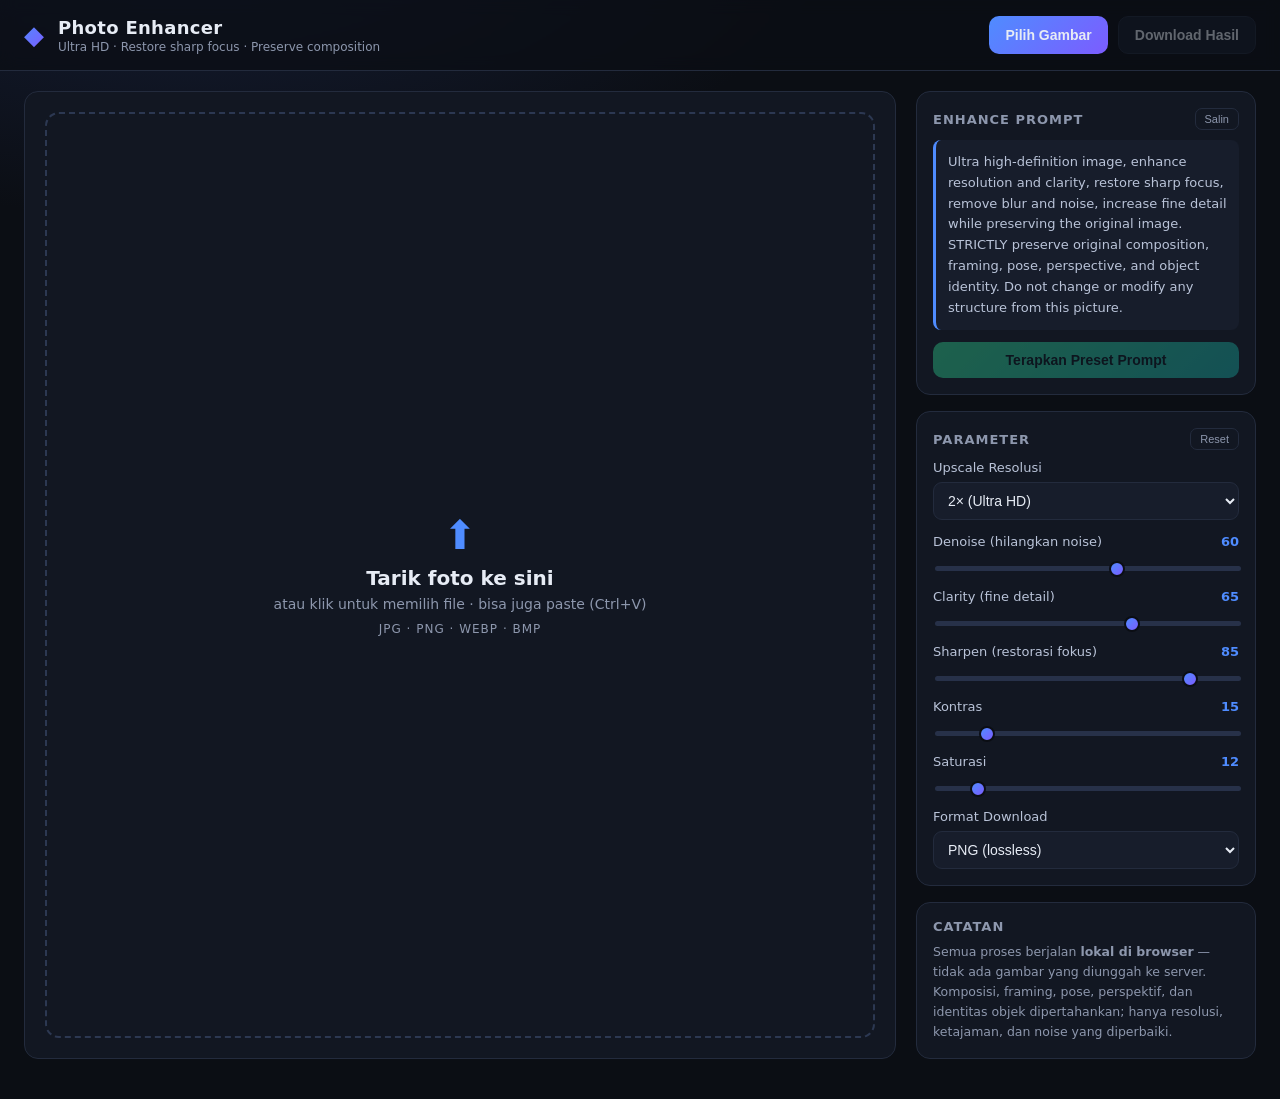
==== index.html @ 05730eef "Add photo enhancer web app (HTML/CSS/JS)" ====
<!DOCTYPE html>
<html lang="id">
<head>
  <meta charset="UTF-8">
  <meta name="viewport" content="width=device-width, initial-scale=1">
  <title>Photo Enhancer — Ultra HD</title>
  <link rel="stylesheet" href="style.css">
</head>
<body>
  <header class="topbar">
    <div class="brand">
      <span class="logo">◆</span>
      <div class="brand-text">
        <h1>Photo Enhancer</h1>
        <p>Ultra HD · Restore sharp focus · Preserve composition</p>
      </div>
    </div>
    <div class="top-actions">
      <button id="btnPick" class="btn primary">Pilih Gambar</button>
      <button id="btnDownload" class="btn" disabled>Download Hasil</button>
    </div>
  </header>

  <main class="layout">
    <section class="stage">
      <div class="dropzone" id="dropzone" tabindex="0">
        <div class="drop-inner">
          <div class="drop-icon">⬆</div>
          <h2>Tarik foto ke sini</h2>
          <p>atau klik untuk memilih file · bisa juga paste (Ctrl+V)</p>
          <p class="hint">JPG · PNG · WEBP · BMP</p>
        </div>
      </div>

      <div class="compare hidden" id="compare">
        <div class="frame" id="frame">
          <img id="origImg" alt="Foto asli">
          <div class="after" id="afterLayer">
            <canvas id="outCanvas"></canvas>
          </div>
          <div class="handle" id="handle">
            <span class="grip">⇔</span>
          </div>
          <span class="tag tag-left">Sebelum</span>
          <span class="tag tag-right">Sesudah</span>
        </div>
        <div class="file-meta" id="fileMeta"></div>
      </div>

      <div class="busy hidden" id="busy">
        <div class="spinner"></div>
        <span>Memproses…</span>
      </div>
    </section>

    <aside class="panel">
      <div class="card prompt-card">
        <div class="card-head">
          <h3>Enhance Prompt</h3>
          <button class="mini" id="btnCopy">Salin</button>
        </div>
        <blockquote id="promptText">Ultra high-definition image, enhance resolution and clarity, restore sharp focus, remove blur and noise, increase fine detail while preserving the original image. STRICTLY preserve original composition, framing, pose, perspective, and object identity. Do not change or modify any structure from this picture.</blockquote>
        <button class="btn accent" id="btnAuto" disabled>Terapkan Preset Prompt</button>
      </div>

      <div class="card">
        <div class="card-head"><h3>Parameter</h3><button class="mini" id="btnReset">Reset</button></div>

        <label class="field">
          <span class="field-name">Upscale Resolusi</span>
          <select id="scale">
            <option value="1">1× (original)</option>
            <option value="2" selected>2× (Ultra HD)</option>
            <option value="3">3×</option>
            <option value="4">4×</option>
          </select>
        </label>

        <label class="field">
          <span class="field-name">Denoise (hilangkan noise) <b id="vDenoise"></b></span>
          <input type="range" id="denoise" min="0" max="100" value="60">
        </label>

        <label class="field">
          <span class="field-name">Clarity (fine detail) <b id="vClarity"></b></span>
          <input type="range" id="clarity" min="0" max="100" value="65">
        </label>

        <label class="field">
          <span class="field-name">Sharpen (restorasi fokus) <b id="vSharpen"></b></span>
          <input type="range" id="sharpen" min="0" max="100" value="85">
        </label>

        <label class="field">
          <span class="field-name">Kontras <b id="vContrast"></b></span>
          <input type="range" id="contrast" min="0" max="100" value="15">
        </label>

        <label class="field">
          <span class="field-name">Saturasi <b id="vSaturation"></b></span>
          <input type="range" id="saturation" min="0" max="100" value="12">
        </label>

        <label class="field">
          <span class="field-name">Format Download</span>
          <select id="format">
            <option value="png">PNG (lossless)</option>
            <option value="jpeg">JPG (kualitas 92%)</option>
            <option value="webp">WEBP (kualitas 92%)</option>
          </select>
        </label>
      </div>

      <div class="card note">
        <h3>Catatan</h3>
        <p>Semua proses berjalan <b>lokal di browser</b> — tidak ada gambar yang diunggah ke server. Komposisi, framing, pose, perspektif, dan identitas objek dipertahankan; hanya resolusi, ketajaman, dan noise yang diperbaiki.</p>
      </div>
    </aside>
  </main>

  <input type="file" id="fileInput" accept="image/*" hidden>
  <div class="toast" id="toast"></div>

  <script src="app.js"></script>
</body>
</html>
---- style.css ----
:root {
  --bg: #0b0e14;
  --panel: #121722;
  --panel-2: #171d2b;
  --line: #232b3d;
  --text: #e7ecf5;
  --muted: #8d97ad;
  --accent: #4f8cff;
  --accent-2: #7c5cff;
  --ok: #2fd08c;
  --radius: 14px;
}

* { box-sizing: border-box; }

body {
  margin: 0;
  font-family: "Segoe UI", system-ui, -apple-system, Roboto, sans-serif;
  background: radial-gradient(1200px 600px at 15% -10%, #17203a 0%, var(--bg) 55%);
  color: var(--text);
  min-height: 100vh;
}

.topbar {
  display: flex;
  align-items: center;
  justify-content: space-between;
  gap: 16px;
  padding: 16px 24px;
  border-bottom: 1px solid var(--line);
  backdrop-filter: blur(8px);
  position: sticky;
  top: 0;
  background: rgba(11, 14, 20, .75);
  z-index: 20;
}

.brand { display: flex; align-items: center; gap: 14px; }
.logo {
  font-size: 26px;
  background: linear-gradient(135deg, var(--accent), var(--accent-2));
  -webkit-background-clip: text;
  background-clip: text;
  color: transparent;
}
.brand-text h1 { margin: 0; font-size: 18px; letter-spacing: .3px; }
.brand-text p { margin: 2px 0 0; font-size: 12px; color: var(--muted); }

.top-actions { display: flex; gap: 10px; }

.btn {
  border: 1px solid var(--line);
  background: var(--panel-2);
  color: var(--text);
  padding: 10px 16px;
  border-radius: 10px;
  font-size: 14px;
  font-weight: 600;
  cursor: pointer;
  transition: .15s;
}
.btn:hover:not(:disabled) { border-color: var(--accent); transform: translateY(-1px); }
.btn:disabled { opacity: .4; cursor: not-allowed; }
.btn.primary {
  background: linear-gradient(135deg, var(--accent), var(--accent-2));
  border: none;
}
.btn.accent {
  width: 100%;
  margin-top: 12px;
  background: linear-gradient(135deg, #2fd08c, #17a7a0);
  border: none;
  color: #06131a;
}

.layout {
  display: grid;
  grid-template-columns: 1fr 340px;
  gap: 20px;
  padding: 20px 24px 40px;
  max-width: 1500px;
  margin: 0 auto;
}
@media (max-width: 980px) {
  .layout { grid-template-columns: 1fr; }
}

.stage {
  position: relative;
  min-height: 420px;
  background: var(--panel);
  border: 1px solid var(--line);
  border-radius: var(--radius);
  display: flex;
  align-items: center;
  justify-content: center;
  overflow: hidden;
  padding: 20px;
}

.dropzone {
  width: 100%;
  height: 100%;
  min-height: 380px;
  border: 2px dashed #2c3852;
  border-radius: var(--radius);
  display: flex;
  align-items: center;
  justify-content: center;
  cursor: pointer;
  transition: .15s;
  text-align: center;
}
.dropzone:hover, .dropzone.drag {
  border-color: var(--accent);
  background: rgba(79, 140, 255, .06);
}
.drop-icon {
  font-size: 40px;
  color: var(--accent);
  margin-bottom: 8px;
}
.drop-inner h2 { margin: 0 0 6px; font-size: 20px; }
.drop-inner p { margin: 2px 0; color: var(--muted); font-size: 14px; }
.drop-inner .hint { font-size: 12px; letter-spacing: 1px; margin-top: 10px; }

.hidden { display: none !important; }

.compare { width: 100%; text-align: center; }

.frame {
  position: relative;
  display: inline-block;
  max-width: 100%;
  user-select: none;
  touch-action: none;
  border-radius: 8px;
  overflow: hidden;
}
.frame img {
  display: block;
  max-width: 100%;
  max-height: 66vh;
  width: auto;
  height: auto;
}
.after {
  position: absolute;
  inset: 0;
  clip-path: inset(0 0 0 var(--pos, 50%));
  pointer-events: none;
}
.after canvas {
  display: block;
  width: 100%;
  height: 100%;
}
.handle {
  position: absolute;
  top: 0;
  bottom: 0;
  left: var(--pos, 50%);
  width: 2px;
  background: #fff;
  transform: translateX(-1px);
  cursor: ew-resize;
  z-index: 5;
}
.grip {
  position: absolute;
  top: 50%;
  left: 50%;
  transform: translate(-50%, -50%);
  width: 34px;
  height: 34px;
  border-radius: 50%;
  background: #fff;
  color: #12172b;
  font-size: 15px;
  display: flex;
  align-items: center;
  justify-content: center;
  box-shadow: 0 4px 14px rgba(0, 0, 0, .45);
}
.tag {
  position: absolute;
  top: 10px;
  font-size: 11px;
  font-weight: 700;
  letter-spacing: .8px;
  text-transform: uppercase;
  padding: 4px 9px;
  border-radius: 6px;
  background: rgba(0, 0, 0, .55);
  color: #fff;
  z-index: 4;
}
.tag-left { left: 10px; }
.tag-right { right: 10px; background: rgba(47, 208, 140, .85); }

.file-meta { margin-top: 12px; font-size: 13px; color: var(--muted); }
.file-meta b { color: var(--text); }

.busy {
  position: absolute;
  inset: 0;
  background: rgba(8, 11, 18, .72);
  display: flex;
  flex-direction: column;
  align-items: center;
  justify-content: center;
  gap: 14px;
  z-index: 10;
  font-size: 14px;
  letter-spacing: .5px;
}
.spinner {
  width: 42px;
  height: 42px;
  border-radius: 50%;
  border: 3px solid rgba(255, 255, 255, .15);
  border-top-color: var(--accent);
  animation: spin .8s linear infinite;
}
@keyframes spin { to { transform: rotate(360deg); } }

.panel { display: flex; flex-direction: column; gap: 16px; }

.card {
  background: var(--panel);
  border: 1px solid var(--line);
  border-radius: var(--radius);
  padding: 16px;
}
.card-head {
  display: flex;
  align-items: center;
  justify-content: space-between;
  margin-bottom: 10px;
}
.card h3 { margin: 0; font-size: 13px; text-transform: uppercase; letter-spacing: 1px; color: var(--muted); }

.mini {
  background: transparent;
  border: 1px solid var(--line);
  color: var(--muted);
  border-radius: 7px;
  font-size: 11px;
  padding: 4px 9px;
  cursor: pointer;
}
.mini:hover { color: var(--text); border-color: var(--accent); }

blockquote {
  margin: 0;
  font-size: 13px;
  line-height: 1.6;
  color: #b9c3d8;
  background: var(--panel-2);
  border-left: 3px solid var(--accent);
  border-radius: 8px;
  padding: 12px;
}

.field { display: block; margin-bottom: 14px; }
.field:last-child { margin-bottom: 0; }
.field-name {
  display: flex;
  justify-content: space-between;
  font-size: 13px;
  color: #b9c3d8;
  margin-bottom: 7px;
}
.field-name b { color: var(--accent); font-variant-numeric: tabular-nums; }

input[type="range"] {
  width: 100%;
  -webkit-appearance: none;
  appearance: none;
  height: 5px;
  border-radius: 5px;
  background: #273149;
  outline: none;
}
input[type="range"]::-webkit-slider-thumb {
  -webkit-appearance: none;
  width: 16px;
  height: 16px;
  border-radius: 50%;
  background: linear-gradient(135deg, var(--accent), var(--accent-2));
  cursor: pointer;
  border: 2px solid #0b0e14;
}
input[type="range"]::-moz-range-thumb {
  width: 14px;
  height: 14px;
  border-radius: 50%;
  background: var(--accent);
  cursor: pointer;
  border: 2px solid #0b0e14;
}

select {
  width: 100%;
  background: var(--panel-2);
  color: var(--text);
  border: 1px solid var(--line);
  border-radius: 9px;
  padding: 9px 10px;
  font-size: 14px;
}

.note p { margin: 8px 0 0; font-size: 12.5px; line-height: 1.6; color: var(--muted); }

.toast {
  position: fixed;
  bottom: 24px;
  left: 50%;
  transform: translate(-50%, 80px);
  background: #1c2536;
  border: 1px solid var(--line);
  color: var(--text);
  padding: 10px 18px;
  border-radius: 10px;
  font-size: 14px;
  opacity: 0;
  transition: .25s;
  pointer-events: none;
  z-index: 50;
}
.toast.show { opacity: 1; transform: translate(-50%, 0); }
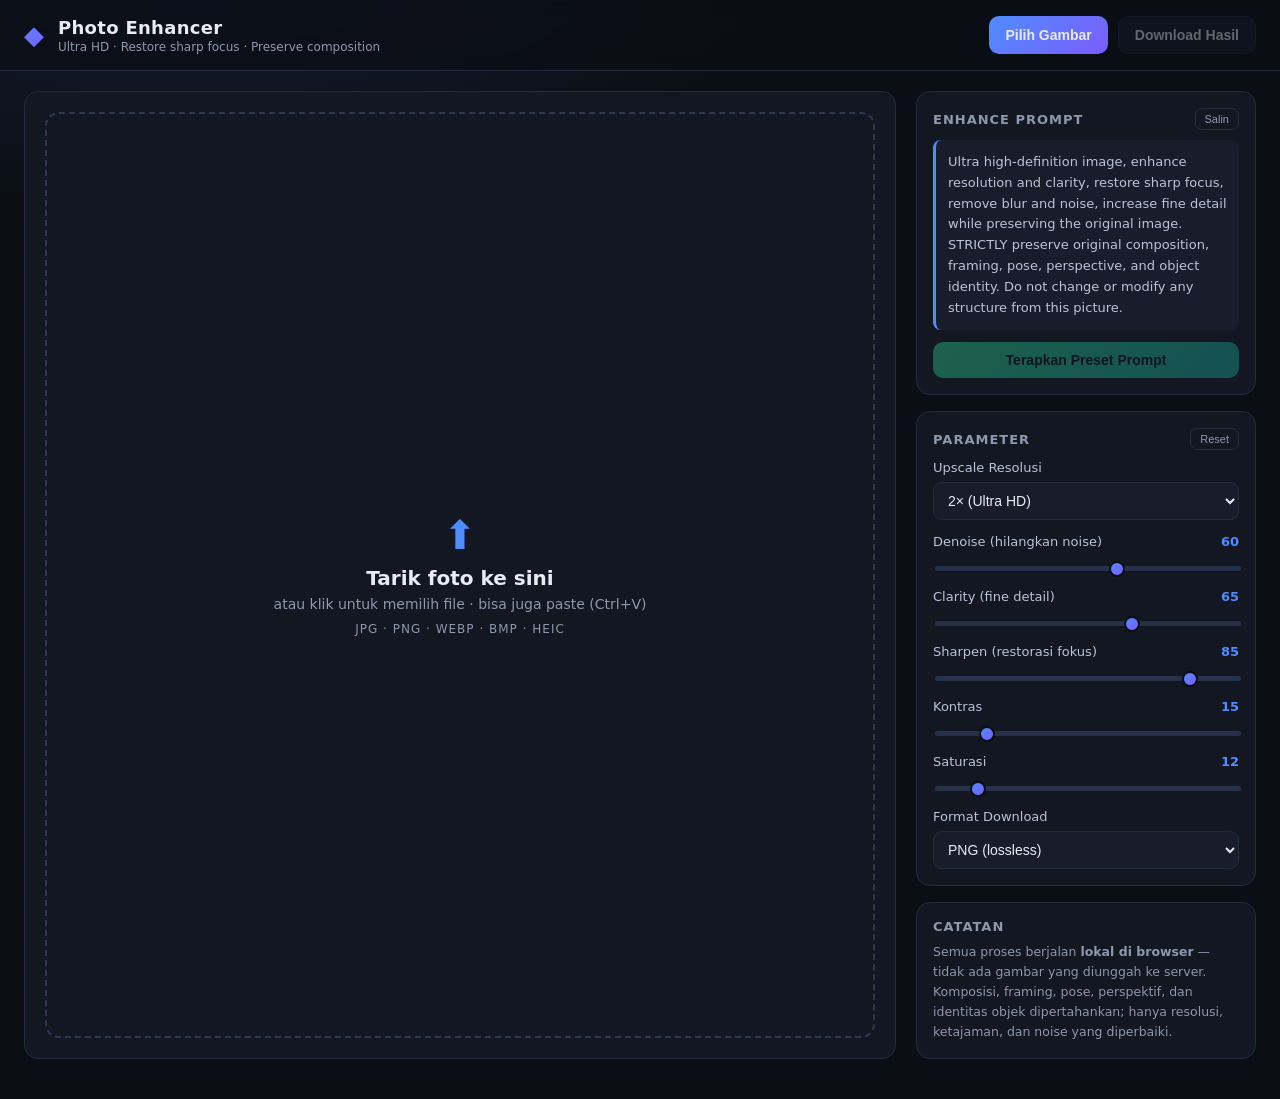
==== commit 5223a029: "Add worker rendering, live preview, Lanczos upscale and adaptive defaults" ====
--- a/index.html
+++ b/index.html
@@ -4,6 +4,7 @@
   <meta charset="UTF-8">
   <meta name="viewport" content="width=device-width, initial-scale=1">
   <title>Photo Enhancer — Ultra HD</title>
+  <link rel="icon" href="data:image/svg+xml,%3Csvg xmlns='http://www.w3.org/2000/svg' viewBox='0 0 32 32'%3E%3Crect width='32' height='32' rx='7' fill='%2312162a'/%3E%3Cpath d='M16 6l8 10-8 10-8-10z' fill='%234fd1c5'/%3E%3C/svg%3E">
   <link rel="stylesheet" href="style.css">
 </head>
 <body>
@@ -28,7 +29,7 @@
           <div class="drop-icon">⬆</div>
           <h2>Tarik foto ke sini</h2>
           <p>atau klik untuk memilih file · bisa juga paste (Ctrl+V)</p>
-          <p class="hint">JPG · PNG · WEBP · BMP</p>
+          <p class="hint">JPG · PNG · WEBP · BMP · HEIC</p>
         </div>
       </div>
 
@@ -49,7 +50,9 @@
 
       <div class="busy hidden" id="busy">
         <div class="spinner"></div>
-        <span>Memproses…</span>
+        <span id="busyLabel">Memproses…</span>
+        <div class="bar"><i id="busyBar"></i></div>
+        <button class="mini" id="btnCancel">Batal</button>
       </div>
     </section>
 
@@ -118,9 +121,10 @@
     </aside>
   </main>
 
-  <input type="file" id="fileInput" accept="image/*" hidden>
+  <input type="file" id="fileInput" accept="image/*,.heic,.heif" hidden>
   <div class="toast" id="toast"></div>
 
+  <script src="filters.js"></script>
   <script src="app.js"></script>
 </body>
 </html>
--- a/style.css
+++ b/style.css
@@ -224,6 +224,27 @@
 }
 @keyframes spin { to { transform: rotate(360deg); } }
 
+.busy .bar {
+  width: 180px;
+  height: 6px;
+  border-radius: 4px;
+  background: rgba(255, 255, 255, .14);
+  overflow: hidden;
+}
+.busy .bar i {
+  display: block;
+  height: 100%;
+  width: 0%;
+  border-radius: 4px;
+  background: var(--accent);
+  transition: width .18s ease;
+}
+.busy .mini {
+  border-color: rgba(255, 255, 255, .3);
+  color: rgba(255, 255, 255, .8);
+}
+.busy .mini:hover { color: #fff; border-color: var(--accent); }
+
 .panel { display: flex; flex-direction: column; gap: 16px; }
 
 .card {
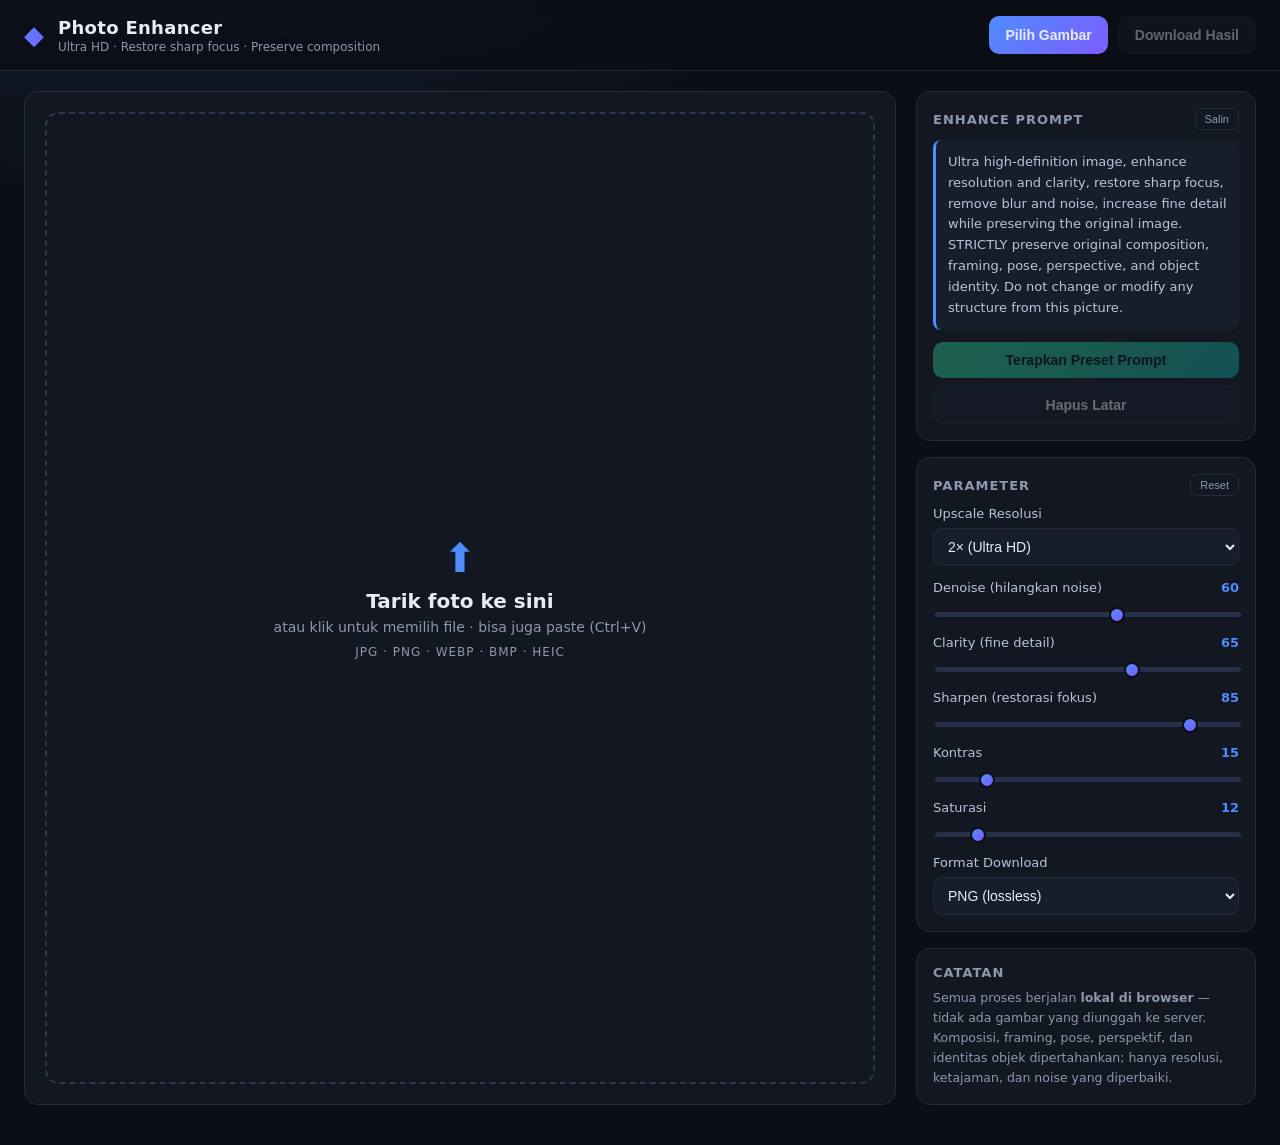
==== commit 8e25c413: "Add background removal toggle with alpha-aware download" ====
--- a/index.html
+++ b/index.html
@@ -64,6 +64,7 @@
         </div>
         <blockquote id="promptText">Ultra high-definition image, enhance resolution and clarity, restore sharp focus, remove blur and noise, increase fine detail while preserving the original image. STRICTLY preserve original composition, framing, pose, perspective, and object identity. Do not change or modify any structure from this picture.</blockquote>
         <button class="btn accent" id="btnAuto" disabled>Terapkan Preset Prompt</button>
+        <button class="btn" id="btnRemoveBg" disabled>Hapus Latar</button>
       </div>
 
       <div class="card">
--- a/style.css
+++ b/style.css
@@ -72,6 +72,15 @@
   border: none;
   color: #06131a;
 }
+#btnRemoveBg {
+  width: 100%;
+  margin-top: 8px;
+}
+.btn.active {
+  border-color: var(--accent);
+  color: var(--accent);
+  background: rgba(79, 140, 255, .12);
+}
 
 .layout {
   display: grid;
@@ -154,6 +163,14 @@
   display: block;
   width: 100%;
   height: 100%;
+  background-color: #1a1e30;
+  background-image:
+    linear-gradient(45deg, #262b42 25%, transparent 25%),
+    linear-gradient(-45deg, #262b42 25%, transparent 25%),
+    linear-gradient(45deg, transparent 75%, #262b42 75%),
+    linear-gradient(-45deg, transparent 75%, #262b42 75%);
+  background-size: 18px 18px;
+  background-position: 0 0, 0 9px, 9px -9px, -9px 0;
 }
 .handle {
   position: absolute;
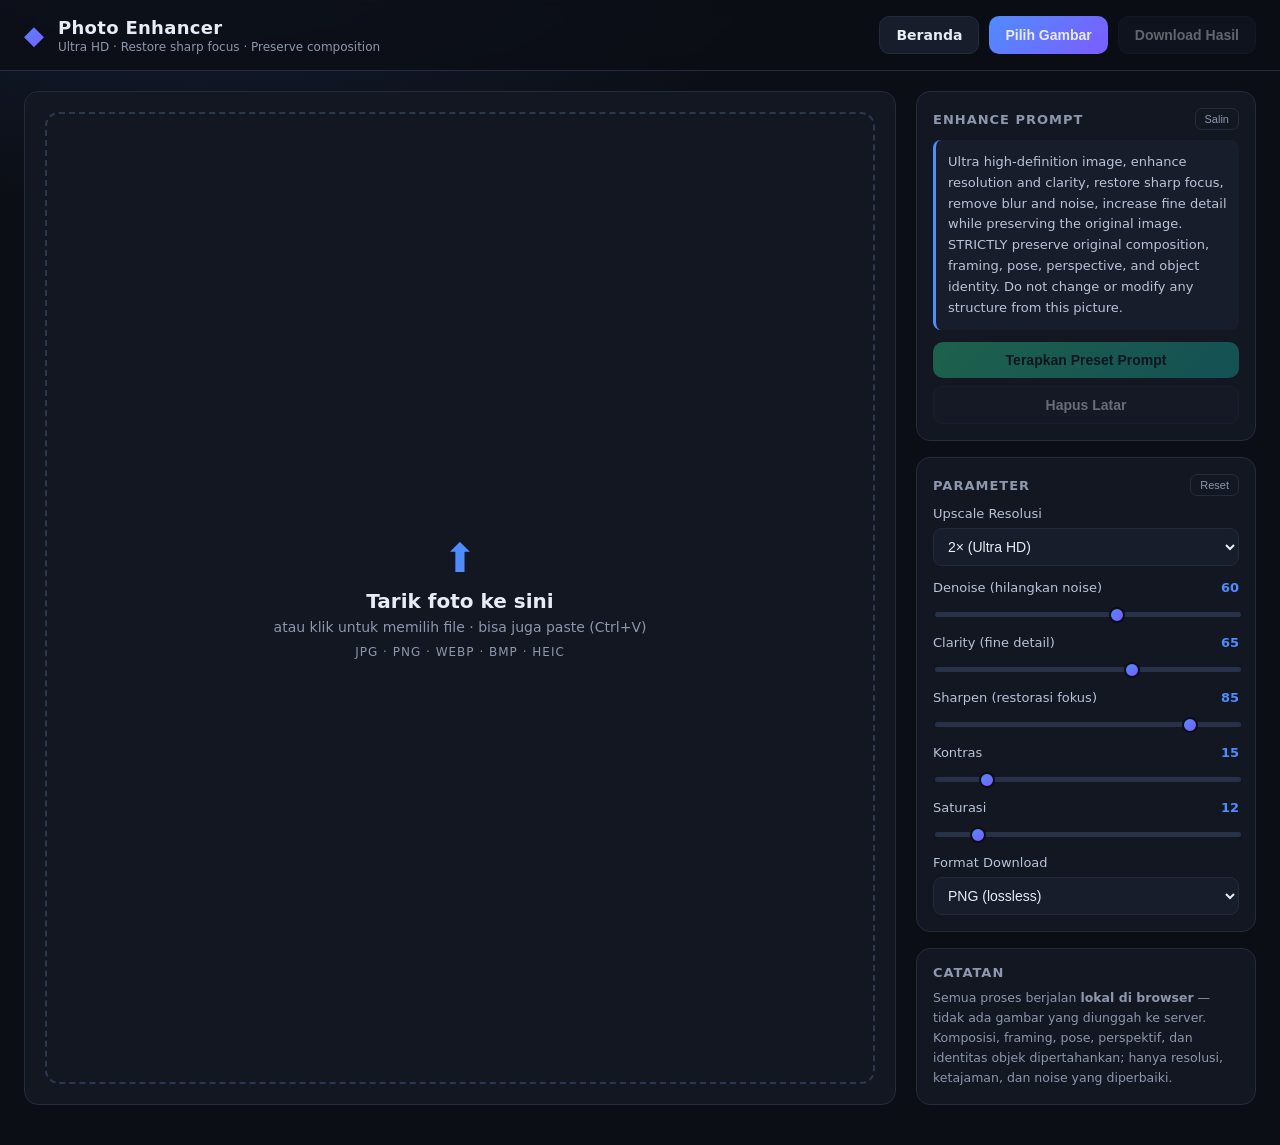
==== commit edf93308: "Add landing dashboard page with editor navigation" ====
--- a/index.html
+++ b/index.html
@@ -17,6 +17,7 @@
       </div>
     </div>
     <div class="top-actions">
+      <a href="dashboard.html" class="btn">Beranda</a>
       <button id="btnPick" class="btn primary">Pilih Gambar</button>
       <button id="btnDownload" class="btn" disabled>Download Hasil</button>
     </div>
--- a/style.css
+++ b/style.css
@@ -367,3 +367,101 @@
   z-index: 50;
 }
 .toast.show { opacity: 1; transform: translate(-50%, 0); }
+
+/* —— Dashboard (landing) —— */
+.btn { text-decoration: none; display: inline-flex; align-items: center; justify-content: center; }
+
+.dash {
+  max-width: 1100px;
+  margin: 0 auto;
+  padding: 40px 24px 64px;
+}
+
+.hero {
+  text-align: center;
+  padding: 44px 20px 40px;
+}
+.hero-logo {
+  font-size: 44px;
+  display: block;
+  margin-bottom: 10px;
+}
+.hero h2 {
+  margin: 0 auto 12px;
+  max-width: 640px;
+  font-size: 30px;
+  line-height: 1.25;
+  letter-spacing: .3px;
+}
+.hero .sub {
+  margin: 0 auto 24px;
+  max-width: 560px;
+  color: var(--muted);
+  font-size: 15px;
+  line-height: 1.65;
+}
+.hero .sub b { color: var(--text); }
+.hero-actions {
+  display: flex;
+  gap: 12px;
+  justify-content: center;
+  flex-wrap: wrap;
+}
+
+.dash-title {
+  margin: 34px 0 16px;
+  font-size: 13px;
+  text-transform: uppercase;
+  letter-spacing: 1.4px;
+  color: var(--muted);
+}
+
+.features {
+  display: grid;
+  grid-template-columns: repeat(3, 1fr);
+  gap: 16px;
+}
+@media (max-width: 980px) { .features { grid-template-columns: repeat(2, 1fr); } }
+@media (max-width: 640px) { .features { grid-template-columns: 1fr; } }
+
+.feature .f-icon {
+  font-size: 24px;
+  color: var(--accent);
+  margin-bottom: 10px;
+}
+.feature h4 { margin: 0 0 8px; font-size: 15px; }
+.feature p { margin: 0; font-size: 13px; line-height: 1.6; color: var(--muted); }
+
+.steps {
+  display: grid;
+  grid-template-columns: repeat(3, 1fr);
+  gap: 16px;
+}
+@media (max-width: 780px) { .steps { grid-template-columns: 1fr; } }
+
+.step { position: relative; padding-top: 18px; }
+.step-num {
+  display: inline-flex;
+  align-items: center;
+  justify-content: center;
+  width: 30px;
+  height: 30px;
+  border-radius: 50%;
+  background: linear-gradient(135deg, var(--accent), var(--accent-2));
+  color: #fff;
+  font-size: 14px;
+  font-weight: 700;
+  margin-bottom: 10px;
+}
+.step h4 { margin: 0 0 6px; font-size: 15px; }
+.step p { margin: 0; font-size: 13px; line-height: 1.6; color: var(--muted); }
+
+.dash-note { margin-top: 34px; }
+
+.dash-foot {
+  margin-top: 34px;
+  text-align: center;
+  font-size: 14px;
+}
+.dash-foot a { color: var(--accent); text-decoration: none; font-weight: 600; }
+.dash-foot a:hover { text-decoration: underline; }
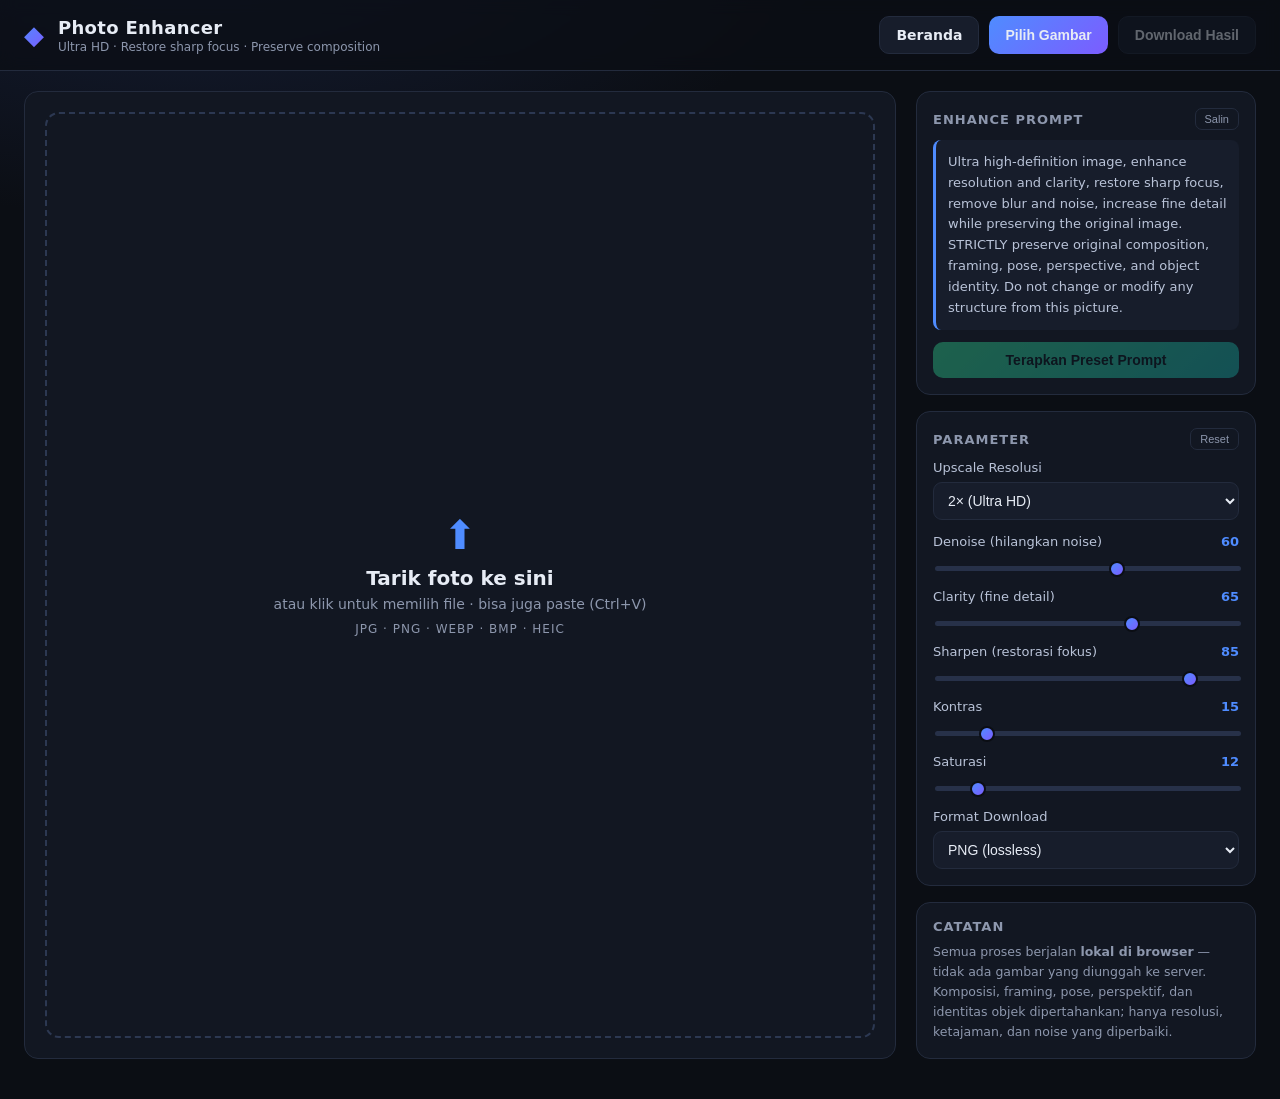
==== commit 08453597: "Move background removal to standalone tool page" ====
--- a/index.html
+++ b/index.html
@@ -38,7 +38,7 @@
         <div class="frame" id="frame">
           <img id="origImg" alt="Foto asli">
           <div class="after" id="afterLayer">
-            <canvas id="outCanvas"></canvas>
+            <canvas id="outCanvas" class="checker"></canvas>
           </div>
           <div class="handle" id="handle">
             <span class="grip">⇔</span>
@@ -65,7 +65,6 @@
         </div>
         <blockquote id="promptText">Ultra high-definition image, enhance resolution and clarity, restore sharp focus, remove blur and noise, increase fine detail while preserving the original image. STRICTLY preserve original composition, framing, pose, perspective, and object identity. Do not change or modify any structure from this picture.</blockquote>
         <button class="btn accent" id="btnAuto" disabled>Terapkan Preset Prompt</button>
-        <button class="btn" id="btnRemoveBg" disabled>Hapus Latar</button>
       </div>
 
       <div class="card">
--- a/style.css
+++ b/style.css
@@ -72,10 +72,6 @@
   border: none;
   color: #06131a;
 }
-#btnRemoveBg {
-  width: 100%;
-  margin-top: 8px;
-}
 .btn.active {
   border-color: var(--accent);
   color: var(--accent);
@@ -159,7 +155,7 @@
   clip-path: inset(0 0 0 var(--pos, 50%));
   pointer-events: none;
 }
-.after canvas {
+.checker {
   display: block;
   width: 100%;
   height: 100%;
@@ -465,3 +461,14 @@
 }
 .dash-foot a { color: var(--accent); text-decoration: none; font-weight: 600; }
 .dash-foot a:hover { text-decoration: underline; }
+
+a.feature {
+  display: block;
+  text-decoration: none;
+  color: inherit;
+  transition: .15s;
+}
+a.feature:hover {
+  border-color: var(--accent);
+  transform: translateY(-2px);
+}
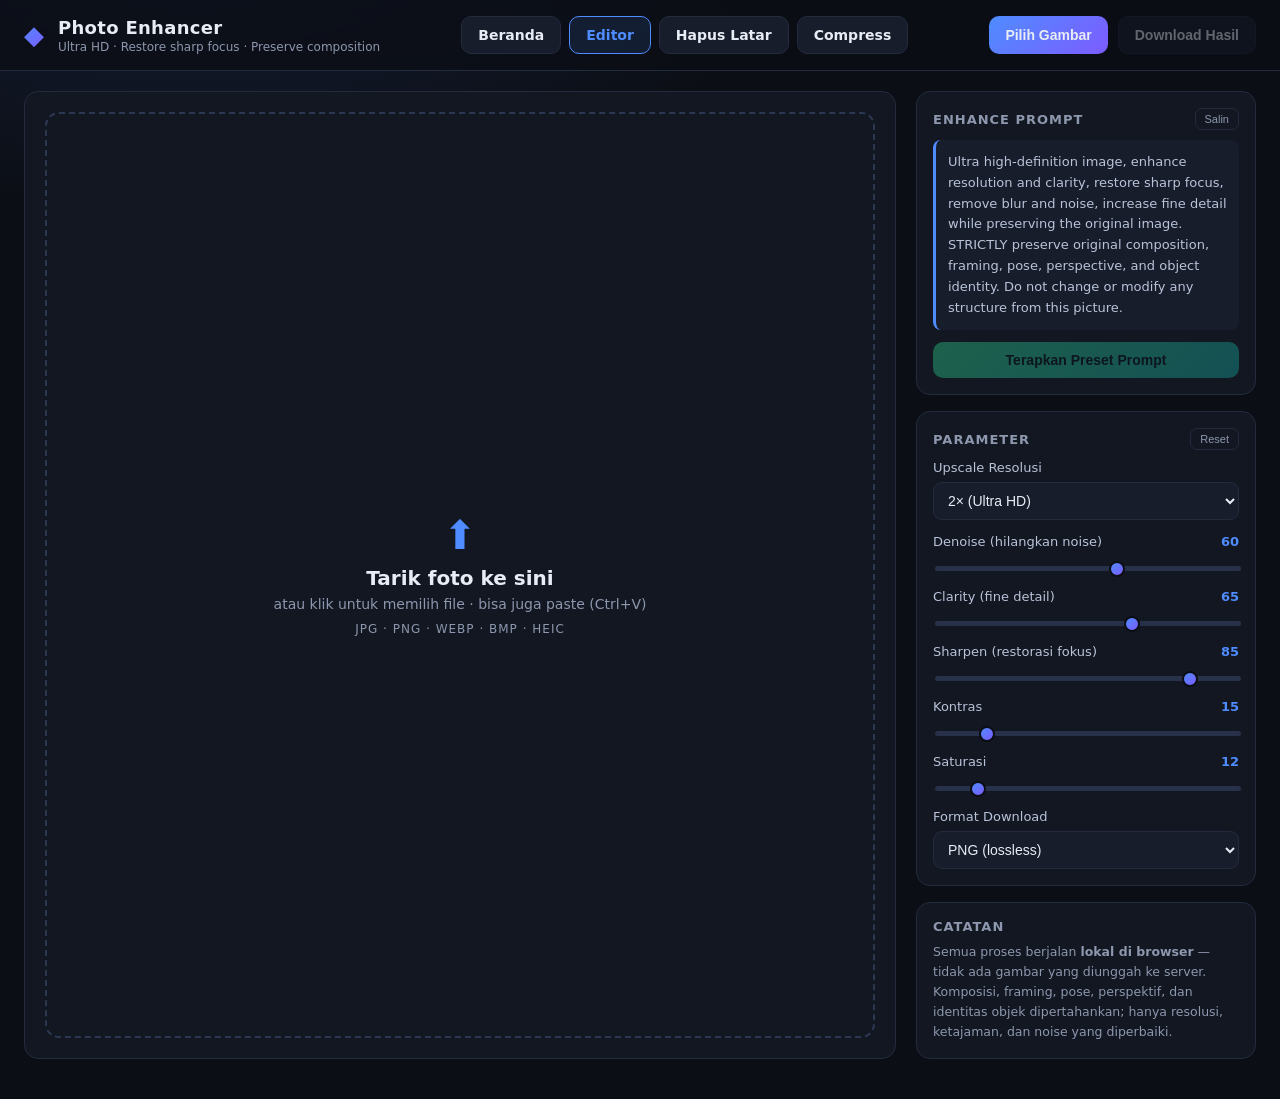
==== commit b03ac0de: "Add image compression tool and unify navbar" ====
--- a/index.html
+++ b/index.html
@@ -16,8 +16,13 @@
         <p>Ultra HD · Restore sharp focus · Preserve composition</p>
       </div>
     </div>
+    <nav class="top-nav">
+      <a href="dashboard.html" class="btn">Beranda</a>
+      <a href="index.html" class="btn active">Editor</a>
+      <a href="removebg.html" class="btn">Hapus Latar</a>
+      <a href="compress.html" class="btn">Compress</a>
+    </nav>
     <div class="top-actions">
-      <a href="dashboard.html" class="btn">Beranda</a>
       <button id="btnPick" class="btn primary">Pilih Gambar</button>
       <button id="btnDownload" class="btn" disabled>Download Hasil</button>
     </div>
--- a/style.css
+++ b/style.css
@@ -472,3 +472,18 @@
   border-color: var(--accent);
   transform: translateY(-2px);
 }
+
+/* —— Unified navbar —— */
+.topbar { flex-wrap: wrap; }
+.top-nav {
+  display: flex;
+  align-items: center;
+  gap: 8px;
+  flex-wrap: wrap;
+}
+.top-nav .btn { font-weight: 600; }
+
+/* —— Compress —— */
+.stat-ok { color: var(--ok); }
+.stat-warn { color: #ff9d5c; }
+.field.disabled { opacity: .45; }
